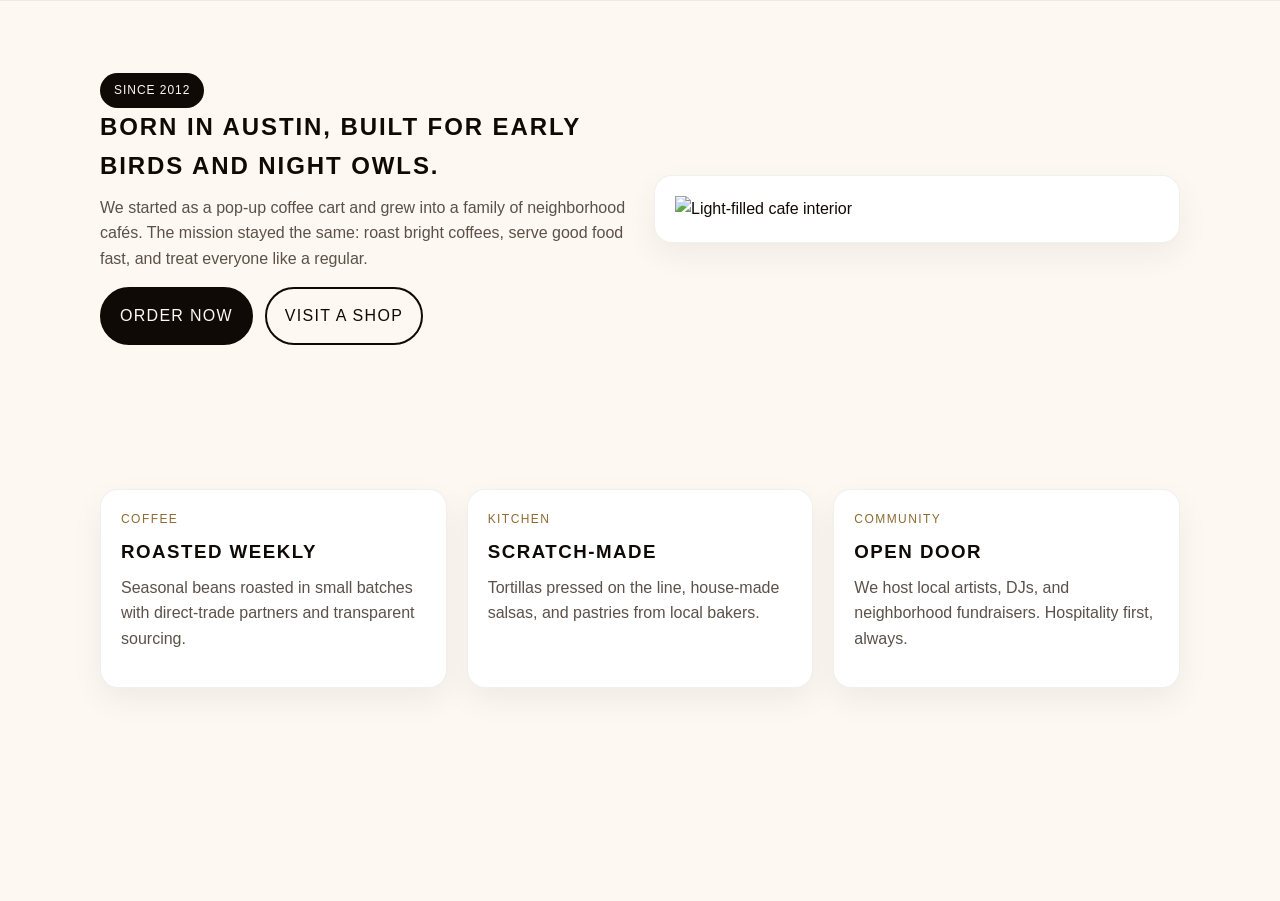
==== about/index.html @ 5c5b5052 "Add logo branding and favicon" ====
<!doctype html>
<html lang="en">
<head>
  <meta charset="UTF-8">
  <meta name="viewport" content="width=device-width, initial-scale=1.0">
  <title>About | Cafe Latte Co.</title>
  <meta name="description" content="Our Austin-born coffee shop story, values, and the crew roasting, cooking, and serving every day.">
  <meta property="og:title" content="About Cafe Latte Co.">
  <meta property="og:description" content="Coffee, tacos, and community across Austin.">
  <meta property="og:image" content="../assets/images/sunlit-lounge.jpg">
  <link rel="icon" type="image/png" href="../assets/images/cafeLatte_logo_glyph.png">
  <link rel="stylesheet" href="../assets/css/styles.css">
  <script>window.__BASE_PATH__ = "../";</script>
  <script src="../assets/js/main.js" defer></script>
</head>
<body data-page="about">
  <header data-nav></header>
  <main class="page">
    <section class="section">
      <div class="container split">
        <div>
          <div class="pill">Since 2012</div>
          <h1>Born in Austin, built for early birds and night owls.</h1>
          <p>We started as a pop-up coffee cart and grew into a family of neighborhood cafés. The mission stayed the same: roast bright coffees, serve good food fast, and treat everyone like a regular.</p>
          <div class="btn-row">
            <a class="btn primary" href="../order/">Order now</a>
            <a class="btn" href="../locations/">Visit a shop</a>
          </div>
        </div>
        <div class="card">
          <picture>
            <source srcset="../assets/images/sunlit-lounge.webp" type="image/webp">
            <img src="../assets/images/sunlit-lounge.jpg" alt="Light-filled cafe interior">
          </picture>
        </div>
      </div>
    </section>
    <section class="section">
      <div class="container grid cards-3">
        <div class="card">
          <div class="eyebrow">Coffee</div>
          <h3>Roasted weekly</h3>
          <p>Seasonal beans roasted in small batches with direct-trade partners and transparent sourcing.</p>
        </div>
        <div class="card">
          <div class="eyebrow">Kitchen</div>
          <h3>Scratch-made</h3>
          <p>Tortillas pressed on the line, house-made salsas, and pastries from local bakers.</p>
        </div>
        <div class="card">
          <div class="eyebrow">Community</div>
          <h3>Open door</h3>
          <p>We host local artists, DJs, and neighborhood fundraisers. Hospitality first, always.</p>
        </div>
      </div>
    </section>
    <div data-photo-grid></div>
  </main>
  <div data-footer></div>
</body>
</html>
---- assets/css/styles.css ----
@font-face {
  font-family: "CafeLatteCo";
  src: url("../fonts/CafeLatteCoFont.woff2") format("woff2"),
       url("../fonts/CafeLatteCoFont.woff") format("woff");
  font-weight: 400;
  font-style: normal;
  font-display: swap;
}

:root {
  --font-display: "CafeLatteCo", "Helvetica Neue", Arial, sans-serif;
  --font-body: "CafeLatteCo", "Helvetica Neue", Arial, sans-serif;
  --color-ink: #0f0a06;
  --color-cream: #fdf8f1;
  --color-amber: #f4c95d;
  --color-olive: #8d6b32;
  --color-rust: #e86824;
  --color-graphite: #14110f;
  --color-muted: #5b5149;
  --container: 1080px;
  --transition: 180ms ease;
}

*,
*::before,
*::after {
  box-sizing: border-box;
}

body {
  margin: 0;
  font-family: var(--font-body);
  background: var(--color-cream);
  color: var(--color-ink);
  line-height: 1.6;
  text-rendering: optimizeLegibility;
}

img {
  max-width: 100%;
  display: block;
}

a {
  color: inherit;
  text-decoration: none;
}

h1,
h2,
h3,
h4 {
  font-family: var(--font-display);
  letter-spacing: 0.08em;
  text-transform: uppercase;
  margin: 0 0 0.4em;
}

p {
  margin: 0 0 1em;
  color: var(--color-muted);
}

.page {
  min-height: 100vh;
  display: flex;
  flex-direction: column;
}

.section {
  padding: 72px 20px;
}

.container {
  width: min(100%, var(--container));
  margin: 0 auto;
}

.pill {
  display: inline-flex;
  align-items: center;
  padding: 8px 14px;
  border-radius: 999px;
  background: var(--color-ink);
  color: var(--color-cream);
  font-size: 12px;
  letter-spacing: 0.08em;
  text-transform: uppercase;
}

.eyebrow {
  font-size: 12px;
  letter-spacing: 0.12em;
  text-transform: uppercase;
  color: var(--color-olive);
  margin-bottom: 8px;
}

.btn-row {
  display: flex;
  flex-wrap: wrap;
  gap: 12px;
}

.btn {
  display: inline-flex;
  align-items: center;
  justify-content: center;
  padding: 14px 18px;
  border-radius: 999px;
  font-family: var(--font-display);
  letter-spacing: 0.08em;
  text-transform: uppercase;
  border: 2px solid var(--color-ink);
  color: var(--color-ink);
  background: transparent;
  cursor: pointer;
  transition: transform var(--transition), background var(--transition), color var(--transition);
}

.btn.primary {
  background: var(--color-ink);
  color: var(--color-cream);
}

.btn:focus-visible {
  outline: 2px solid var(--color-rust);
  outline-offset: 2px;
}

.btn:hover {
  transform: translateY(-2px);
}

.chip {
  display: inline-flex;
  padding: 6px 10px;
  border-radius: 999px;
  border: 1px solid var(--color-ink);
  font-size: 12px;
  letter-spacing: 0.08em;
  text-transform: uppercase;
}

header {
  position: sticky;
  top: 0;
  z-index: 20;
  backdrop-filter: blur(14px);
  background: rgba(253, 248, 241, 0.9);
  border-bottom: 1px solid rgba(15, 10, 6, 0.06);
}

.nav {
  display: flex;
  align-items: center;
  justify-content: space-between;
  padding: 18px 20px;
  width: min(100%, var(--container));
  margin: 0 auto;
}

.nav__brand {
  display: flex;
  align-items: center;
  gap: 10px;
  font-family: var(--font-display);
  letter-spacing: 0.12em;
  text-transform: uppercase;
  font-size: 18px;
}

.nav__brand img {
  display: block;
  height: 34px;
  width: auto;
}

.nav__links {
  display: flex;
  align-items: center;
  gap: 18px;
}

.nav__links a {
  letter-spacing: 0.08em;
  text-transform: uppercase;
  font-size: 13px;
  padding: 8px 0;
  border-bottom: 2px solid transparent;
  transition: border-color var(--transition);
}

.nav__links a:hover,
.nav__links a[aria-current="page"] {
  border-color: var(--color-ink);
}

.nav__cta {
  margin-left: 12px;
}

.nav__toggle {
  display: none;
  background: none;
  border: 0;
  padding: 8px;
  cursor: pointer;
}

.nav__toggle span {
  display: block;
  width: 22px;
  height: 2px;
  margin: 5px 0;
  background: var(--color-ink);
}

.mobile-drawer {
  position: fixed;
  inset: 0;
  background: rgba(20, 17, 15, 0.9);
  color: var(--color-cream);
  display: none;
  flex-direction: column;
  padding: 28px 20px;
  gap: 20px;
}

.mobile-drawer.open {
  display: flex;
}

.mobile-drawer a {
  font-family: var(--font-display);
  letter-spacing: 0.12em;
  text-transform: uppercase;
  font-size: 18px;
  padding: 8px 0;
}

.hero {
  padding: 96px 20px 40px;
  position: relative;
  overflow: hidden;
}

.hero::before {
  content: "";
  position: absolute;
  inset: 0;
  background: radial-gradient(circle at 20% 20%, rgba(244, 201, 93, 0.35), transparent 40%),
              radial-gradient(circle at 80% 10%, rgba(232, 104, 36, 0.28), transparent 32%);
  z-index: 0;
}

.hero__inner {
  position: relative;
  z-index: 1;
  display: grid;
  grid-template-columns: repeat(auto-fit, minmax(280px, 1fr));
  gap: 36px;
  align-items: center;
  width: min(100%, var(--container));
  margin: 0 auto;
}

.hero__headline {
  font-size: clamp(32px, 6vw, 48px);
  line-height: 1.05;
}

.hero__subhead {
  max-width: 520px;
}

.hero__media {
  position: relative;
  aspect-ratio: 4 / 5;
  border-radius: 24px;
  overflow: hidden;
  box-shadow: 0 20px 60px rgba(0, 0, 0, 0.12);
}

.hero__media img {
  width: 100%;
  height: 100%;
  object-fit: cover;
  transform: scale(1.04);
  animation: slow-pan 18s ease-in-out infinite alternate;
}

.badge {
  display: inline-flex;
  align-items: center;
  gap: 8px;
  padding: 8px 12px;
  border: 1px solid var(--color-ink);
  border-radius: 999px;
  font-size: 12px;
  letter-spacing: 0.08em;
  text-transform: uppercase;
  background: rgba(15, 10, 6, 0.04);
}

.grid {
  display: grid;
  gap: 20px;
}

.grid.cards-3 {
  grid-template-columns: repeat(auto-fit, minmax(260px, 1fr));
}

.grid.cards-2 {
  grid-template-columns: repeat(auto-fit, minmax(320px, 1fr));
}

.card {
  background: #fff;
  border-radius: 18px;
  padding: 20px;
  border: 1px solid rgba(15, 10, 6, 0.06);
  box-shadow: 0 12px 32px rgba(0, 0, 0, 0.06);
}

.card__img {
  border-radius: 14px;
  overflow: hidden;
  margin-bottom: 14px;
}

.location-card__meta {
  display: flex;
  flex-wrap: wrap;
  gap: 10px;
  align-items: center;
  font-size: 14px;
  color: var(--color-muted);
}

.location-card__links {
  display: flex;
  flex-wrap: wrap;
  gap: 10px;
  margin-top: 12px;
}

.location-card__links a {
  padding: 10px 12px;
  border-radius: 12px;
  border: 1px solid rgba(15, 10, 6, 0.14);
  font-size: 13px;
  letter-spacing: 0.06em;
  text-transform: uppercase;
}

.announcement {
  display: grid;
  grid-template-columns: repeat(auto-fit, minmax(260px, 1fr));
  gap: 18px;
  align-items: center;
}

.announcement img {
  border-radius: 14px;
  box-shadow: 0 10px 30px rgba(0, 0, 0, 0.1);
}

.photo-grid {
  display: grid;
  grid-template-columns: repeat(auto-fill, minmax(180px, 1fr));
  gap: 12px;
}

.photo-grid picture {
  display: block;
  border-radius: 16px;
  overflow: hidden;
  box-shadow: 0 8px 18px rgba(0, 0, 0, 0.08);
}

.split {
  display: grid;
  grid-template-columns: repeat(auto-fit, minmax(280px, 1fr));
  gap: 28px;
  align-items: center;
}

.list {
  display: grid;
  gap: 16px;
  padding: 0;
  margin: 0;
  list-style: none;
}

.list li {
  padding-bottom: 8px;
  border-bottom: 1px solid rgba(15, 10, 6, 0.08);
}

.contact-form {
  display: grid;
  gap: 14px;
}

.contact-form label {
  display: grid;
  gap: 6px;
  font-size: 14px;
  letter-spacing: 0.04em;
  text-transform: uppercase;
}

.contact-form input,
.contact-form textarea {
  width: 100%;
  padding: 12px;
  border-radius: 12px;
  border: 1px solid rgba(15, 10, 6, 0.2);
  font-family: var(--font-body);
  background: #fff;
}

.contact-form textarea {
  min-height: 140px;
  resize: vertical;
}

.contact-meta {
  display: grid;
  gap: 12px;
}

.event-card {
  display: grid;
  grid-template-columns: 120px 1fr;
  gap: 16px;
  align-items: center;
}

.event-card img {
  border-radius: 12px;
  height: 100%;
  object-fit: cover;
}

.tag-row {
  display: flex;
  gap: 8px;
  flex-wrap: wrap;
}

.location-hero {
  position: relative;
  border-radius: 24px;
  overflow: hidden;
  min-height: 360px;
}

.location-hero img {
  width: 100%;
  height: 100%;
  object-fit: cover;
}

.location-hero__overlay {
  position: absolute;
  inset: 0;
  background: linear-gradient(180deg, rgba(0, 0, 0, 0.45), rgba(0, 0, 0, 0.6));
  color: #fff;
  display: flex;
  align-items: flex-end;
  padding: 24px;
}

.location-hero__content {
  max-width: 520px;
}

.footer {
  background: var(--color-graphite);
  color: var(--color-cream);
  padding: 36px 20px;
  margin-top: auto;
}

.footer__inner {
  width: min(100%, var(--container));
  margin: 0 auto;
  display: grid;
  grid-template-columns: repeat(auto-fit, minmax(220px, 1fr));
  gap: 16px;
}

.footer a {
  color: var(--color-cream);
  letter-spacing: 0.08em;
  text-transform: uppercase;
  font-size: 13px;
}

.footer__brand {
  letter-spacing: 0.12em;
  display: inline-flex;
  align-items: center;
  gap: 10px;
}

.footer__brand img {
  height: 34px;
  width: auto;
  display: block;
}

.muted {
  color: var(--color-muted);
}

.status-chip {
  display: inline-flex;
  align-items: center;
  gap: 6px;
  padding: 8px 12px;
  border-radius: 12px;
  background: rgba(244, 201, 93, 0.16);
  color: var(--color-olive);
  font-size: 12px;
  letter-spacing: 0.08em;
  text-transform: uppercase;
}

.status-chip.coming {
  background: rgba(232, 104, 36, 0.12);
  color: var(--color-rust);
}

.gallery {
  display: grid;
  grid-template-columns: repeat(auto-fit, minmax(220px, 1fr));
  gap: 12px;
}

.order-card {
  display: flex;
  align-items: center;
  justify-content: space-between;
  gap: 14px;
  padding: 18px;
  border-radius: 16px;
  background: #fff;
  border: 1px solid rgba(15, 10, 6, 0.08);
  box-shadow: 0 10px 24px rgba(0, 0, 0, 0.06);
}

.order-card__actions {
  display: flex;
  gap: 10px;
  flex-wrap: wrap;
}

.alert {
  padding: 12px 14px;
  border-radius: 12px;
  background: rgba(232, 104, 36, 0.12);
  color: var(--color-graphite);
  border: 1px solid rgba(232, 104, 36, 0.4);
}

@keyframes slow-pan {
  from {
    transform: scale(1.04) translateY(0);
  }
  to {
    transform: scale(1.08) translateY(-6px);
  }
}

.sr-only {
  position: absolute;
  width: 1px;
  height: 1px;
  padding: 0;
  margin: -1px;
  overflow: hidden;
  clip: rect(0, 0, 0, 0);
  white-space: nowrap;
  border: 0;
}

@media (max-width: 900px) {
  .nav__links,
  .nav__cta {
    display: none;
  }

  .nav__toggle {
    display: block;
  }

  .event-card {
    grid-template-columns: 1fr;
  }
}

@media (max-width: 640px) {
  .section {
    padding: 56px 16px;
  }

  .hero {
    padding-top: 78px;
  }

  .order-card {
    flex-direction: column;
    align-items: flex-start;
  }
}
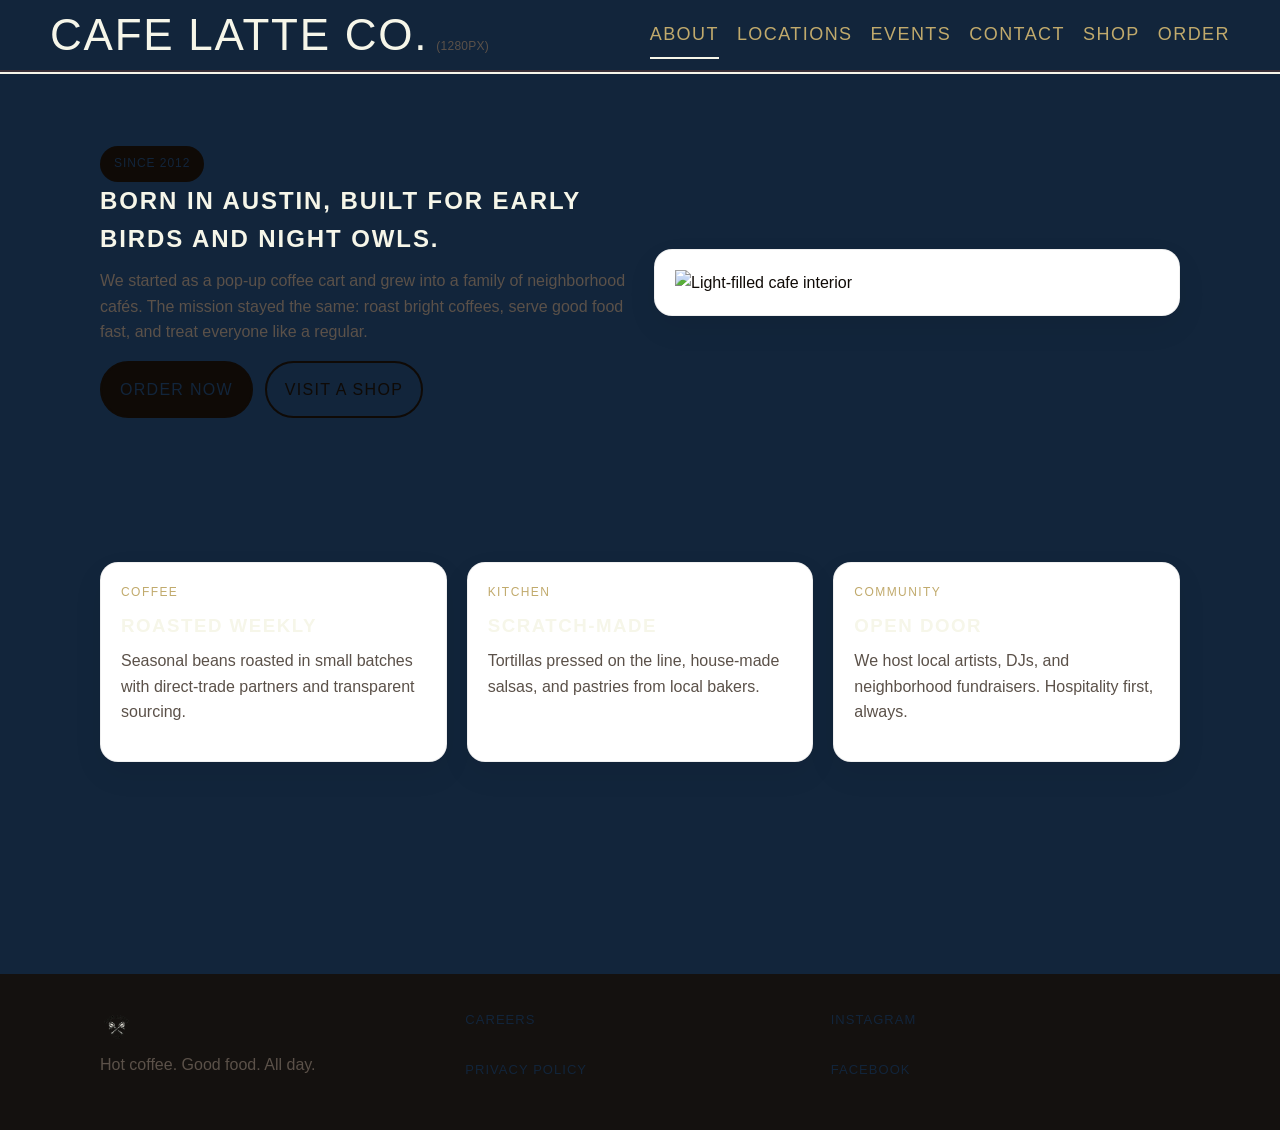
==== commit 7017c9b1: "Point all order buttons to Clover online menu" ====
--- a/about/index.html
+++ b/about/index.html
@@ -23,7 +23,7 @@
           <h1>Born in Austin, built for early birds and night owls.</h1>
           <p>We started as a pop-up coffee cart and grew into a family of neighborhood cafés. The mission stayed the same: roast bright coffees, serve good food fast, and treat everyone like a regular.</p>
           <div class="btn-row">
-            <a class="btn primary" href="../order/">Order now</a>
+            <a class="btn primary" href="https://cafe-latte-co-franklin.cloveronline.com/menu/all#ESPRESSO%20%26%20COFFEE" target="_blank" rel="noreferrer">Order now</a>
             <a class="btn" href="../locations/">Visit a shop</a>
           </div>
         </div>
--- a/assets/css/styles.css
+++ b/assets/css/styles.css
@@ -1,3 +1,21 @@
+@import url("https://fonts.googleapis.com/css2?family=Inter+Tight:wght@400;600;700&display=swap");
+
+@font-face {
+  font-family: "InterTightExtraLight";
+  src: url("../fonts/InterTight-ExtraLight.ttf") format("truetype");
+  font-weight: 200;
+  font-style: normal;
+  font-display: swap;
+}
+
+@font-face {
+  font-family: "InterTightMedium";
+  src: url("../fonts/InterTight-Medium.ttf") format("truetype");
+  font-weight: 500;
+  font-style: normal;
+  font-display: swap;
+}
+
 @font-face {
   font-family: "CafeLatteCo";
   src: url("../fonts/CafeLatteCoFont.woff2") format("woff2"),
@@ -7,14 +25,35 @@
   font-display: swap;
 }
 
+@font-face {
+  font-family: "CafeLatteCoCondensed";
+  src: url("../fonts/CafeLatteCoCondensed.woff2") format("woff2"),
+       url("../fonts/CafeLatteCoCondensed.woff") format("woff");
+  font-weight: 400;
+  font-style: normal;
+  font-display: swap;
+}
+
+@font-face {
+  font-family: "AntiqueOliveCompact";
+  src: url("../fonts/AntiqueOlivecompact%20Regular.ttf") format("truetype");
+  font-weight: 400;
+  font-style: normal;
+  font-display: swap;
+}
+
 :root {
   --font-display: "CafeLatteCo", "Helvetica Neue", Arial, sans-serif;
   --font-body: "CafeLatteCo", "Helvetica Neue", Arial, sans-serif;
   --color-ink: #0f0a06;
-  --color-cream: #fdf8f1;
-  --color-amber: #f4c95d;
+  --color-cream: var(--color-accent1);
+  --color-amber: #ea6f3f;
   --color-olive: #8d6b32;
-  --color-rust: #e86824;
+  --color-accent1: #12253b;
+  --color-accent2: #31442d;
+  --color-brand: #f6f6e9;
+  --color-secondaryText: #c1aa6c;
+  --color-tertiaryText: #d8ccb5;
   --color-graphite: #14110f;
   --color-muted: #5b5149;
   --container: 1080px;
@@ -54,6 +93,7 @@
   letter-spacing: 0.08em;
   text-transform: uppercase;
   margin: 0 0 0.4em;
+  color: var(--color-brand);
 }
 
 p {
@@ -92,7 +132,7 @@
   font-size: 12px;
   letter-spacing: 0.12em;
   text-transform: uppercase;
-  color: var(--color-olive);
+  color: var(--color-secondaryText);
   margin-bottom: 8px;
 }
 
@@ -124,7 +164,7 @@
 }
 
 .btn:focus-visible {
-  outline: 2px solid var(--color-rust);
+  outline: 2px solid var(--color-accent1);
   outline-offset: 2px;
 }
 
@@ -147,45 +187,56 @@
   top: 0;
   z-index: 20;
   backdrop-filter: blur(14px);
-  background: rgba(253, 248, 241, 0.9);
-  border-bottom: 1px solid rgba(15, 10, 6, 0.06);
+  background: var(--color-accent1);
 }
 
 .nav {
   display: flex;
   align-items: center;
   justify-content: space-between;
-  padding: 18px 20px;
-  width: min(100%, var(--container));
+  padding: 0 50px;
+  width: 100%;
   margin: 0 auto;
+  border-bottom: 2px solid rgba(196, 81, 43, 0.22);
 }
 
 .nav__brand {
-  display: flex;
-  align-items: center;
-  gap: 10px;
   font-family: var(--font-display);
-  letter-spacing: 0.12em;
-  text-transform: uppercase;
-  font-size: 18px;
-}
-
-.nav__brand img {
-  display: block;
-  height: 34px;
-  width: auto;
+  letter-spacing: 0.04em;
+  text-transform: uppercase;
+  font-size: clamp(32px, 5vw, 44px);
+  color: var(--color-brand);
+  white-space: nowrap;
+  display: inline-flex;
+  align-items: baseline;
+  gap: 8px;
+}
+
+.nav__viewport {
+  font-size: 12px;
+  letter-spacing: 0.02em;
+  color: var(--color-muted);
 }
 
 .nav__links {
   display: flex;
   align-items: center;
   gap: 18px;
+  margin-left: auto;
+}
+
+.topBanner-divider {
+  height: 2px;
+  background: var(--color-brand);
+  width: 100%;
+  margin: 0;
 }
 
 .nav__links a {
   letter-spacing: 0.08em;
   text-transform: uppercase;
-  font-size: 13px;
+  font-size: 18px;
+  color: var(--color-secondaryText);
   padding: 8px 0;
   border-bottom: 2px solid transparent;
   transition: border-color var(--transition);
@@ -193,7 +244,7 @@
 
 .nav__links a:hover,
 .nav__links a[aria-current="page"] {
-  border-color: var(--color-ink);
+  border-color: var(--color-brand);
 }
 
 .nav__cta {
@@ -213,22 +264,34 @@
   width: 22px;
   height: 2px;
   margin: 5px 0;
-  background: var(--color-ink);
+  background: var(--color-secondaryText);
 }
 
 .mobile-drawer {
   position: fixed;
-  inset: 0;
-  background: rgba(20, 17, 15, 0.9);
-  color: var(--color-cream);
-  display: none;
+  inset: 62.5px 0 0 0;
+  height: calc(100vh - 62.5px);
+  background: var(--color-accent1);
+  color: #403f41;
+  display: flex;
   flex-direction: column;
   padding: 28px 20px;
   gap: 20px;
+  align-items: center;
+  text-align: center;
+  z-index: 9999;
+  width: 100vw;
+  opacity: 0;
+  visibility: hidden;
+  pointer-events: none;
+  transition: opacity 750ms ease, visibility 0s linear 750ms;
 }
 
 .mobile-drawer.open {
-  display: flex;
+  opacity: 1;
+  visibility: visible;
+  pointer-events: auto;
+  transition: opacity 750ms ease;
 }
 
 .mobile-drawer a {
@@ -237,12 +300,30 @@
   text-transform: uppercase;
   font-size: 18px;
   padding: 8px 0;
-}
+  color: var(--color-secondaryText);
+  opacity: 0;
+  transform: translateY(16px);
+  transition: opacity 750ms ease, transform 750ms ease;
+}
+
+.mobile-drawer.open a {
+  opacity: 1;
+  transform: translateY(0);
+}
+
+.mobile-drawer.open a:nth-child(1) { transition-delay: 80ms; }
+.mobile-drawer.open a:nth-child(2) { transition-delay: 160ms; }
+.mobile-drawer.open a:nth-child(3) { transition-delay: 240ms; }
+.mobile-drawer.open a:nth-child(4) { transition-delay: 320ms; }
+.mobile-drawer.open a:nth-child(5) { transition-delay: 400ms; }
+.mobile-drawer.open a:nth-child(6) { transition-delay: 480ms; }
 
 .hero {
-  padding: 96px 20px 40px;
   position: relative;
   overflow: hidden;
+  padding: 0;
+  width: 100%;
+  margin: 0;
 }
 
 .hero::before {
@@ -252,6 +333,388 @@
   background: radial-gradient(circle at 20% 20%, rgba(244, 201, 93, 0.35), transparent 40%),
               radial-gradient(circle at 80% 10%, rgba(232, 104, 36, 0.28), transparent 32%);
   z-index: 0;
+}
+
+.hero::after {
+  content: "";
+  position: absolute;
+  left: 0;
+  right: 0;
+  bottom: 0;
+  height: 2px;
+  background: var(--color-brand);
+  z-index: 2;
+}
+
+.hero--full {
+  min-height: 82vh;
+  display: grid;
+  place-items: center;
+}
+
+.hero__background {
+  position: absolute;
+  inset: 0;
+}
+
+.hero__video {
+  position: absolute;
+  inset: 0;
+  overflow: hidden;
+  display: block;
+  z-index: 2;
+  opacity: 0;
+  transition: opacity 1.2s ease;
+}
+
+.hero__video iframe {
+  position: absolute;
+  top: 50%;
+  left: 50%;
+  width: 177.78vh; /* 16:9 cover based on height */
+  height: 100vh;
+  min-width: 100%;
+  min-height: 100%;
+  transform: translate(-50%, -50%) scale(1.14); /* punch-in to avoid edge reveal */
+  border: 0;
+}
+
+.hero__video.is-visible {
+  opacity: 1;
+}
+
+.hero__fallback {
+  position: absolute;
+  inset: 0;
+  width: 100%;
+  height: 100%;
+  display: block;
+}
+
+.hero__fallback img,
+.hero__fallback picture,
+.hero__fallback picture img {
+  width: 100%;
+  height: 100%;
+  object-fit: cover;
+}
+
+@media (orientation: portrait) {
+  .hero__video {
+    display: none;
+  }
+}
+
+.hero__background picture,
+.hero__background img {
+  width: 100%;
+  height: 100%;
+  object-fit: cover;
+  position: absolute;
+  inset: 0;
+}
+.hero__overlay {
+  position: absolute;
+  inset: 0;
+  background: rgba(0, 0, 0, 0.12);
+}
+
+.hero-divider {
+  position: absolute;
+  left: 0;
+  right: 0;
+  bottom: 0;
+  height: 2px;
+  min-height: 2px;
+  background: var(--color-brand);
+  z-index: 2;
+}
+
+.hero__center {
+  position: relative;
+  z-index: 2;
+  display: grid;
+  place-items: center;
+  gap: 20px;
+  text-align: center;
+  padding: 20px;
+  width: 100%;
+  height: 100%;
+}
+
+.hero__logo-badge {
+  width: 212px;
+  height: 212px;
+  border-radius: 50%;
+  background: var(--color-accent1);
+  display: grid;
+  place-items: center;
+  box-shadow: 0 16px 36px rgba(0, 0, 0, 0.22);
+  border: 4px solid var(--color-brand);
+  overflow: hidden;
+}
+
+.hero__logo-badge img {
+  width: 190px;
+  height: auto;
+  border-radius: 50%;
+}
+
+.featured-split .container {
+  display: flex;
+  align-items: flex-start;
+  flex-wrap: nowrap;
+  column-gap: 126px;
+  row-gap: 32px;
+  width: calc(100% - 50px);
+  max-width: none;
+  margin-left: 25px;
+  margin-right: 25px;
+}
+
+.featured-image img {
+  width: 50vw;
+  max-width: calc(100% + 125px);
+  min-width: 320px;
+  height: 1000px;
+  object-fit: cover;
+  object-position: center;
+  border-radius: 18px;
+  border: 2px solid var(--color-accent1);
+  display: block;
+}
+
+.featured-copy {
+  display: flex;
+  flex-direction: column;
+  gap: 12px;
+  justify-content: flex-start;
+}
+
+.featured-title {
+  font-family: var(--font-display);
+  font-size: clamp(40px, 5.6vw, 52px);
+  color: var(--color-brand);
+  letter-spacing: 0.04em;
+  line-height: 1.08;
+  text-transform: uppercase;
+  margin: 0;
+}
+
+.featured-subtitle {
+  font-family: "CafeLatteCoCondensed", "CafeLatteCo", var(--font-display);
+  font-size: clamp(29px, 4.7vw, 41px);
+  font-weight: 700;
+  color: var(--color-secondaryText);
+  letter-spacing: 0.08em;
+  line-height: 1.02;
+  text-transform: uppercase;
+  margin: 0;
+}
+.featured-subtitle .subtitle-line {
+  display: block;
+}
+
+/* Contact */
+.contact-page {
+  background: var(--color-accent1);
+}
+
+.contact-hero {
+  padding: 80px 0 120px;
+  padding-left: 0;
+  padding-right: 0;
+}
+
+.contact-hero .container {
+  width: 100%;
+  max-width: 100%;
+  padding-left: 50px;
+  padding-right: 50px;
+}
+
+.contact-hero__split {
+  display: grid;
+  grid-template-columns: minmax(0, 1.15fr) minmax(0, 0.85fr);
+  gap: clamp(48px, 7vw, 110px);
+  align-items: center;
+}
+
+.contact-hero__title {
+  font-family: var(--font-display);
+  font-size: clamp(52px, 5.8vw, 68px);
+  color: var(--color-brand);
+  text-transform: uppercase;
+  letter-spacing: 0.03em;
+  margin: 0 0 22px;
+}
+
+.contact-hero__subtitle {
+  font-family: "CafeLatteCoCondensed", "CafeLatteCo", var(--font-display);
+  font-size: clamp(30px, 3vw, 36px);
+  color: var(--color-brand);
+  letter-spacing: 0.1em;
+  line-height: 1.35;
+  text-transform: uppercase;
+  margin: 0 0 36px;
+}
+
+.contact-hero__meta {
+  display: grid;
+  grid-template-columns: repeat(auto-fit, minmax(210px, 1fr));
+  gap: 22px 30px;
+  font-family: "InterTightMedium", "Inter Tight", var(--font-body);
+  color: var(--color-ink);
+}
+
+.contact-hero__meta-group {
+  display: grid;
+  gap: 6px;
+}
+
+.contact-hero__label {
+  text-transform: uppercase;
+  letter-spacing: 0.28em;
+  font-size: 13px;
+  color: var(--color-secondaryText);
+}
+
+.contact-hero__meta a {
+  color: var(--color-brand);
+  text-decoration: none;
+  font-size: 14px;
+}
+
+.contact-hero__meta a:hover {
+  text-decoration: underline;
+}
+
+.contact-hero__media {
+  justify-self: end;
+  width: clamp(320px, 40vw, 900px);
+}
+
+.contact-hero__media img {
+  width: 100%;
+  height: auto;
+  border: 1px solid var(--color-brand);
+  border-radius: 14px;
+  display: block;
+  object-fit: cover;
+}
+
+@media (max-width: 1100px) {
+  .contact-hero__split {
+    grid-template-columns: 1fr;
+  }
+
+  .contact-hero__media {
+    justify-self: start;
+    width: clamp(320px, 40vw, 900px);
+  }
+}
+
+@media (max-width: 720px) {
+  .contact-hero {
+    padding: 60px 0 90px;
+  }
+
+  .contact-hero__title {
+    margin-bottom: 14px;
+  }
+
+  .contact-hero__subtitle {
+    margin-bottom: 24px;
+  }
+}
+
+.featured-meta {
+  font-family: "InterTightMedium", "Inter Tight", var(--font-body);
+  display: grid;
+  gap: 10px;
+  font-size: 13px;
+  color: var(--color-ink);
+  letter-spacing: 0.01em;
+  line-height: 1.5;
+  margin: 26px 0 0;
+}
+
+.featured-location {
+  font-size: 14px;
+  font-weight: 700;
+  letter-spacing: 0.32em;
+  text-transform: uppercase;
+  color: var(--color-tertiaryText);
+}
+
+.featured-hours {
+  font-weight: 600;
+  font-size: 15px;
+  letter-spacing: 0.04em;
+  color: var(--color-tertiaryText);
+}
+
+.featured-address {
+  font-weight: 600;
+  font-size: 15px;
+  letter-spacing: 0.02em;
+  line-height: 1.4;
+  color: var(--color-tertiaryText);
+}
+
+.featured-links {
+  display: flex;
+  align-items: center;
+  gap: 12px;
+  font-weight: 700;
+  font-size: 15px;
+  letter-spacing: 0.06em;
+}
+
+.featured-links a {
+  color: var(--color-brand);
+}
+
+.featured-links .divider {
+  color: var(--color-ink);
+}
+
+.featured-divider {
+  width: 100%;
+  height: 2px;
+  background: var(--color-accent1);
+  margin-top: 42px;
+}
+
+.hospitality-copy {
+  color: var(--color-secondaryText);
+  max-width: 640px;
+}
+
+.hero__cta-bar {
+  display: flex;
+  gap: 14px;
+  flex-wrap: wrap;
+  justify-content: center;
+}
+
+.hero__cta {
+  min-width: 300px;
+  background: var(--color-accent2);
+  color: var(--color-brand);
+  border: 2px solid var(--color-brand);
+  letter-spacing: 0.1em;
+  font-size: 42px;
+  padding: 7px 20px;
+  position: absolute;
+  left: 50%;
+  transform: translateX(-50%);
+  bottom: 80px;
+  font-family: "CafeLatteCoCondensed", "CafeLatteCo", var(--font-display);
+}
+
+.hero__cta:hover {
+  transform: translate(-50%, -2px);
 }
 
 .hero__inner {
@@ -288,6 +751,21 @@
   object-fit: cover;
   transform: scale(1.04);
   animation: slow-pan 18s ease-in-out infinite alternate;
+}
+
+.hero__media-logo {
+  position: absolute;
+  inset: 0;
+  display: grid;
+  place-items: center;
+  pointer-events: none;
+}
+
+.hero__media-logo img {
+  width: 46%;
+  max-width: 280px;
+  min-width: 160px;
+  filter: drop-shadow(0 12px 24px rgba(0, 0, 0, 0.25));
 }
 
 .badge {
@@ -533,7 +1011,7 @@
 
 .status-chip.coming {
   background: rgba(232, 104, 36, 0.12);
-  color: var(--color-rust);
+  color: var(--color-accent1);
 }
 
 .gallery {
@@ -599,8 +1077,49 @@
     display: block;
   }
 
+  .nav__brand {
+    font-size: clamp(28px, 7vw, 36px);
+  }
+
   .event-card {
     grid-template-columns: 1fr;
+  }
+
+  .featured-split .container {
+    flex-direction: column;
+  }
+}
+
+@media (max-width: 1420px) and (min-width: 901px) {
+  .featured-split .container {
+    column-gap: 166px;
+  }
+}
+
+@media (max-width: 500px) {
+  .mobile-drawer {
+    inset: 50.5px 0 0 0;
+    height: calc(100vh - 50.5px);
+  }
+}
+
+@media (max-width: 760px) {
+  .featured-split .container {
+    flex-direction: column;
+    align-items: center;
+  }
+
+  .featured-image {
+    width: 100%;
+    padding: 0;
+    box-sizing: border-box;
+  }
+
+  .featured-image img {
+    width: 100%;
+    max-width: none;
+    min-width: 0;
+    height: 480px;
   }
 }
 
@@ -613,8 +1132,44 @@
     padding-top: 78px;
   }
 
+  .hero__logo-badge {
+    width: 180px;
+    height: 180px;
+  }
+
+  .hero__logo-badge img {
+    width: 160px;
+  }
+
+  .hero__center {
+    padding-bottom: 160px;
+  }
+
+  .hero__cta {
+    bottom: 40px;
+  }
+
   .order-card {
     flex-direction: column;
     align-items: flex-start;
   }
 }
+
+@media (max-height: 600px) and (orientation: landscape) {
+  .hero__logo-badge {
+    width: 170px;
+    height: 170px;
+  }
+
+  .hero__logo-badge img {
+    width: 150px;
+  }
+
+  .hero__center {
+    padding-bottom: 120px;
+  }
+
+  .hero__cta {
+    bottom: 12px;
+  }
+}
